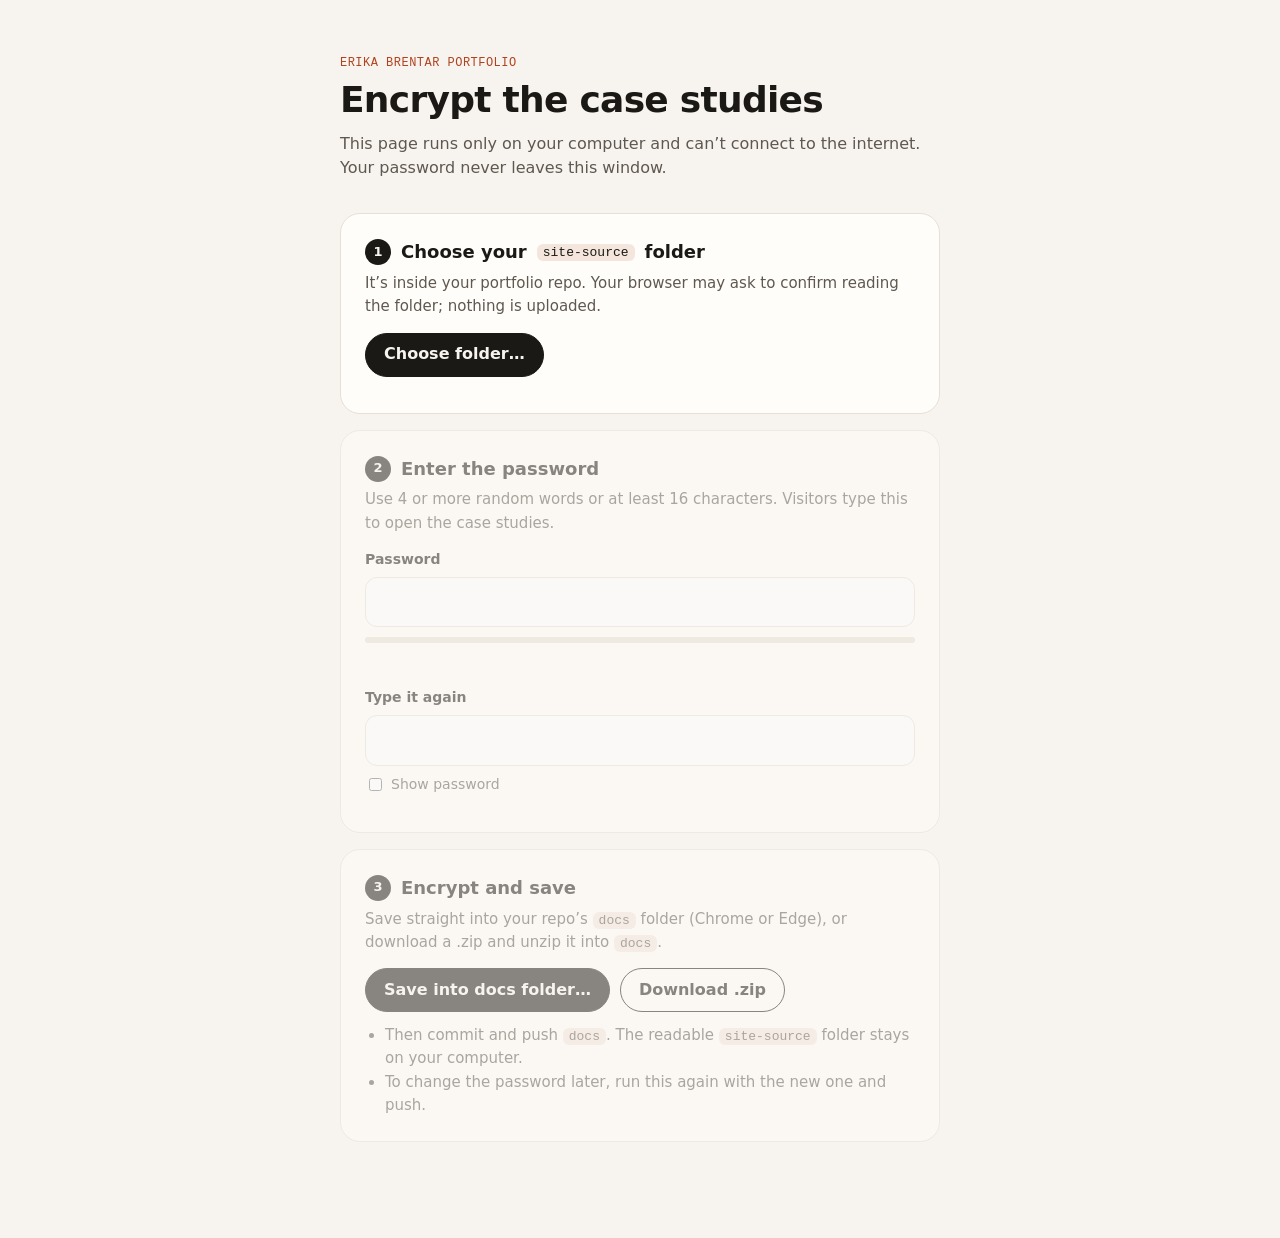
==== tools/encrypt.html @ 9d55add0 "encryption" ====
<!doctype html>
<html lang="en">
<head>
<meta charset="utf-8">
<meta name="viewport" content="width=device-width, initial-scale=1">
<!-- This page cannot reach the internet: everything happens on your computer. -->
<meta http-equiv="Content-Security-Policy" content="default-src 'none'; script-src 'unsafe-inline'; style-src 'unsafe-inline'; img-src data: blob:; connect-src 'none'; form-action 'none'">
<title>Encrypt portfolio</title>
<style>
:root{--paper:#F7F4EF;--card:#FFFDFA;--ink:#1B1915;--muted:#5F5850;--line:#E6DFD4;--soft:#F4E6DC;--rust:#B0431F;--ok:#2F6B4F}
*{box-sizing:border-box}
body{margin:0;background:var(--paper);color:var(--ink);font:16px/1.55 system-ui,-apple-system,"Segoe UI",sans-serif;-webkit-font-smoothing:antialiased}
main{max-width:640px;margin:0 auto;padding:56px 20px 80px}
.k{font:12px ui-monospace,Menlo,monospace;letter-spacing:.04em;text-transform:uppercase;color:var(--rust);margin:0 0 10px}
h1{font-size:36px;line-height:1.1;letter-spacing:-.02em;margin:0 0 12px}
.lede{color:var(--muted);margin:0 0 32px}
.step{background:var(--card);border:1px solid var(--line);border-radius:20px;padding:24px;margin-bottom:16px}
.step h2{font-size:18px;margin:0 0 6px;display:flex;gap:10px;align-items:center}
.n{display:inline-grid;place-items:center;width:26px;height:26px;border-radius:50%;background:var(--ink);color:var(--paper);font-size:13px;flex:none}
.step.done .n{background:var(--ok)}
.step p{margin:0 0 14px;color:var(--muted);font-size:15px}
.step.off{opacity:.5;pointer-events:none}
label{display:block;font-weight:600;font-size:14px;margin:14px 0 6px}
input[type=password],input[type=text]{width:100%;font:inherit;padding:12px 14px;border:1.5px solid var(--line);border-radius:12px;background:#fff;color:var(--ink)}
input:focus-visible,button:focus-visible{outline:2px solid var(--rust);outline-offset:2px}
.row{display:flex;gap:10px;flex-wrap:wrap;align-items:center}
button{font:inherit;font-weight:600;min-height:44px;padding:0 18px;border-radius:999px;border:1.5px solid var(--ink);background:var(--ink);color:var(--paper);cursor:pointer}
button.ghost{background:none;color:var(--ink)}
button:disabled{opacity:.45;cursor:not-allowed}
.file{position:relative;display:inline-flex}
.file input{position:absolute;inset:0;opacity:0;cursor:pointer}
.meter{height:6px;border-radius:999px;background:var(--line);margin-top:10px;overflow:hidden}
.meter i{display:block;height:100%;width:0;background:var(--rust);transition:width .3s,background .3s}
.hint{font-size:14px;color:var(--muted);margin-top:8px;min-height:22px}
.hint.good{color:var(--ok)}
.status{font-size:14px;margin-top:12px;color:var(--muted)}
.status.err{color:#9B2C1A}
.status.ok{color:var(--ok)}
.show{font-size:14px;font-weight:500;display:flex;gap:6px;align-items:center;margin-top:8px;color:var(--muted)}
ul{margin:8px 0 0;padding-left:20px;color:var(--muted);font-size:15px}
code{font:13px ui-monospace,Menlo,monospace;background:var(--soft);padding:1px 6px;border-radius:6px}
</style>
</head>
<body>
<main>
  <p class="k">Erika Brentar portfolio</p>
  <h1>Encrypt the case studies</h1>
  <p class="lede">This page runs only on your computer and can’t connect to the internet. Your password never leaves this window.</p>

  <section class="step" id="s1">
    <h2><span class="n">1</span>Choose your <code>site-source</code> folder</h2>
    <p>It’s inside your portfolio repo. Your browser may ask to confirm reading the folder; nothing is uploaded.</p>
    <span class="file"><button type="button" tabindex="-1">Choose folder…</button><input id="dir" type="file" webkitdirectory directory multiple aria-label="Choose your site-source folder"></span>
    <div class="status" id="s1st" role="status"></div>
  </section>

  <section class="step off" id="s2">
    <h2><span class="n">2</span>Enter the password</h2>
    <p>Use 4 or more random words or at least 16 characters. Visitors type this to open the case studies.</p>
    <label for="pw1">Password</label>
    <input id="pw1" type="password" autocomplete="new-password" spellcheck="false">
    <div class="meter" aria-hidden="true"><i id="bar"></i></div>
    <div class="hint" id="hint" aria-live="polite"></div>
    <label for="pw2">Type it again</label>
    <input id="pw2" type="password" autocomplete="new-password" spellcheck="false">
    <label class="show"><input type="checkbox" id="showpw"> Show password</label>
    <div class="status" id="s2st" role="status"></div>
  </section>

  <section class="step off" id="s3">
    <h2><span class="n">3</span>Encrypt and save</h2>
    <p>Save straight into your repo’s <code>docs</code> folder (Chrome or Edge), or download a .zip and unzip it into <code>docs</code>.</p>
    <div class="row">
      <button type="button" id="saveDir">Save into docs folder…</button>
      <button type="button" class="ghost" id="saveZip">Download .zip</button>
    </div>
    <div class="status" id="s3st" role="status"></div>
    <ul>
      <li>Then commit and push <code>docs</code>. The readable <code>site-source</code> folder stays on your computer.</li>
      <li>To change the password later, run this again with the new one and push.</li>
    </ul>
  </section>
</main>

<script id="core">
/* ===== encryption core (same format the site's script reads) ===== */
var EBCrypt = (function () {
  var ITER = 600000;
  function rand(n) { var u = new Uint8Array(n); crypto.getRandomValues(u); return u; }
  function b64(u) { var s = ''; for (var i = 0; i < u.length; i++) s += String.fromCharCode(u[i]); return btoa(s); }
  function cat(a, b) { var u = new Uint8Array(a.length + b.length); u.set(a, 0); u.set(b, a.length); return u; }
  async function key(pw, salt, usage) {
    var base = await crypto.subtle.importKey('raw', new TextEncoder().encode(pw.normalize('NFC')), 'PBKDF2', false, ['deriveKey']);
    return crypto.subtle.deriveKey({ name: 'PBKDF2', salt: salt, iterations: ITER, hash: 'SHA-256' }, base, { name: 'AES-GCM', length: 256 }, false, usage);
  }
  async function seal(k, bytes) {
    var iv = rand(12);
    var ct = new Uint8Array(await crypto.subtle.encrypt({ name: 'AES-GCM', iv: iv }, k, bytes));
    return cat(iv, ct);
  }
  // files: { 'public/index.html': Uint8Array, 'private/ai.json': ..., 'private/img/<id>': ... }
  async function encryptSite(files, pw, onProgress) {
    var studies = JSON.parse(new TextDecoder().decode(files['private/studies.json'])).studies;
    var salt = rand(16);
    var k = await key(pw, salt, ['encrypt', 'decrypt']);
    var out = {}, jobs = [];
    Object.keys(files).forEach(function (p) {
      if (p.indexOf('public/') === 0) out[p.slice(7)] = files[p];
      else if (/^private\/img\/[0-9a-f]+$/.test(p)) jobs.push(['cs/img/' + p.split('/').pop() + '.bin', files[p]]);
    });
    studies.forEach(function (s) {
      if (!files['private/' + s + '.json']) throw new Error('Missing private/' + s + '.json');
      jobs.push(['cs/' + s + '.bin', files['private/' + s + '.json']]);
    });
    for (var i = 0; i < jobs.length; i++) { out[jobs[i][0]] = await seal(k, jobs[i][1]); if (onProgress) onProgress(i + 1, jobs.length); }
    out['site.json'] = new TextEncoder().encode(JSON.stringify({ v: 1, salt: b64(salt), iterations: ITER, studies: studies }));
    out['.nojekyll'] = new Uint8Array(0);
    // check: everything decrypts again with this password
    var first = out['cs/' + studies[0] + '.bin'];
    await crypto.subtle.decrypt({ name: 'AES-GCM', iv: first.slice(0, 12) }, k, first.slice(12));
    return out;
  }
  return { encryptSite: encryptSite, ITER: ITER };
})();
</script>

<script>
/* ===== page ===== */
var FILES = null;
var $ = function (id) { return document.getElementById(id); };
function st(id, msg, cls) { var e = $(id); e.textContent = msg; e.className = 'status' + (cls ? ' ' + cls : ''); }

$('dir').addEventListener('change', async function (e) {
  var list = [].slice.call(e.target.files || []);
  var files = {};
  for (var i = 0; i < list.length; i++) {
    var f = list[i], rel = (f.webkitRelativePath || f.name).split('/').slice(1).join('/');
    if (!rel || /(^|\/)\./.test(rel) || /Thumbs\.db$/i.test(rel)) continue;
    files[rel] = new Uint8Array(await f.arrayBuffer());
  }
  if (!files['public/index.html'] || !files['private/studies.json']) {
    FILES = null; st('s1st', 'That doesn’t look like the site-source folder. Choose the folder that has “public” and “private” inside it.', 'err');
    $('s2').classList.add('off'); $('s3').classList.add('off'); return;
  }
  FILES = files;
  var n = Object.keys(files).filter(function (p) { return p.indexOf('private/') === 0; }).length;
  st('s1st', 'Found the site: ' + n + ' private files to encrypt.', 'ok');
  $('s1').classList.add('done'); $('s2').classList.remove('off'); $('pw1').focus();
});

var COMMON = ['password', 'growth', 'portfolio', 'erika', 'brentar', 'design', 'designer', 'codecademy', 'articulate', 'qwerty', '123456', 'letmein', 'welcome'];
function strength(p) {
  if (!p) return { s: 0, msg: '' };
  var low = p.toLowerCase(), words = p.split(/[\s\-_.]+/).filter(function (w) { return w.length >= 3; }).length;
  var classes = [/[a-z]/, /[A-Z]/, /[0-9]/, /[^a-zA-Z0-9]/].filter(function (r) { return r.test(p); }).length;
  if (COMMON.some(function (w) { return low.indexOf(w) >= 0 && low.replace(w, '').length < 8; })) return { s: 1, msg: 'Too easy to guess. Avoid your name, the companies, or common words on their own.' };
  if (p.length < 12) return { s: 1, msg: 'Too short. Aim for 4+ random words or 16+ characters.' };
  if (p.length >= 20 || (words >= 4 && p.length >= 16)) return { s: 4, msg: 'Strong. This would take an attacker an impractically long time to guess.' };
  if (p.length >= 16 || (classes >= 3 && p.length >= 14)) return { s: 3, msg: 'Good. A fifth word or a few more characters makes it even stronger.' };
  return { s: 2, msg: 'Okay, but longer is much safer. Add another word.' };
}
function check() {
  var a = $('pw1').value, b = $('pw2').value, r = strength(a);
  $('bar').style.width = (r.s * 25) + '%';
  $('bar').style.background = r.s >= 3 ? 'var(--ok)' : 'var(--rust)';
  $('hint').textContent = r.msg; $('hint').className = 'hint' + (r.s >= 3 ? ' good' : '');
  var ok = r.s >= 2 && a === b;
  if (b && a !== b) st('s2st', 'The two passwords don’t match yet.', 'err'); else st('s2st', ok ? 'Ready to encrypt.' : '', ok ? 'ok' : '');
  $('s3').classList.toggle('off', !ok || !FILES);
  $('s2').classList.toggle('done', ok);
}
['pw1', 'pw2'].forEach(function (id) { $(id).addEventListener('input', check); });
$('showpw').addEventListener('change', function () { var t = this.checked ? 'text' : 'password'; $('pw1').type = t; $('pw2').type = t; });

async function build() {
  $('saveDir').disabled = $('saveZip').disabled = true;
  st('s3st', 'Encrypting… this takes a few seconds.');
  try {
    var out = await EBCrypt.encryptSite(FILES, $('pw1').value, function (i, n) { st('s3st', 'Encrypting… ' + i + ' of ' + n); });
    return out;
  } finally { $('saveDir').disabled = $('saveZip').disabled = false; }
}

$('saveDir').addEventListener('click', async function () {
  if (!window.showDirectoryPicker) { st('s3st', 'Your browser can’t save into a folder directly. Use “Download .zip” instead.', 'err'); return; }
  var dir;
  try { dir = await showDirectoryPicker({ id: 'eb-docs', mode: 'readwrite' }); } catch (e) { return; }
  if (dir.name !== 'docs' && !confirm('The folder you chose is “' + dir.name + '”, not “docs”. Save there anyway?')) return;
  try {
    var out = await build();
    st('s3st', 'Saving…');
    try { await dir.removeEntry('cs', { recursive: true }); } catch (e) {}
    for (var p in out) {
      var parts = p.split('/'), d = dir;
      for (var i = 0; i < parts.length - 1; i++) d = await d.getDirectoryHandle(parts[i], { create: true });
      var fh = await d.getFileHandle(parts[parts.length - 1], { create: true });
      var w = await fh.createWritable(); await w.write(out[p]); await w.close();
    }
    st('s3st', 'Done. Saved ' + Object.keys(out).length + ' files into “' + dir.name + '”. Commit and push to publish.', 'ok');
    $('s3').classList.add('done');
  } catch (e) { st('s3st', 'Something went wrong: ' + e.message, 'err'); }
});

/* minimal .zip writer (stored, no compression) */
function zip(files) {
  var crcT = new Uint32Array(256);
  for (var n = 0; n < 256; n++) { var c = n; for (var k = 0; k < 8; k++) c = c & 1 ? 0xEDB88320 ^ (c >>> 1) : c >>> 1; crcT[n] = c >>> 0; }
  function crc(u) { var c = 0xFFFFFFFF; for (var i = 0; i < u.length; i++) c = crcT[(c ^ u[i]) & 255] ^ (c >>> 8); return (c ^ 0xFFFFFFFF) >>> 0; }
  var enc = new TextEncoder(), parts = [], central = [], off = 0;
  var d = new Date(), time = (d.getHours() << 11) | (d.getMinutes() << 5) | (d.getSeconds() >> 1), date = ((d.getFullYear() - 1980) << 9) | ((d.getMonth() + 1) << 5) | d.getDate();
  Object.keys(files).forEach(function (name) {
    var data = files[name], nm = enc.encode('docs/' + name), c = crc(data);
    var h = new DataView(new ArrayBuffer(30));
    h.setUint32(0, 0x04034b50, true); h.setUint16(4, 20, true); h.setUint16(6, 0x0800, true); h.setUint16(8, 0, true);
    h.setUint16(10, time, true); h.setUint16(12, date, true); h.setUint32(14, c, true); h.setUint32(18, data.length, true); h.setUint32(22, data.length, true);
    h.setUint16(26, nm.length, true); h.setUint16(28, 0, true);
    parts.push(new Uint8Array(h.buffer), nm, data);
    var ch = new DataView(new ArrayBuffer(46));
    ch.setUint32(0, 0x02014b50, true); ch.setUint16(4, 20, true); ch.setUint16(6, 20, true); ch.setUint16(8, 0x0800, true); ch.setUint16(10, 0, true);
    ch.setUint16(12, time, true); ch.setUint16(14, date, true); ch.setUint32(16, c, true); ch.setUint32(20, data.length, true); ch.setUint32(24, data.length, true);
    ch.setUint16(28, nm.length, true); ch.setUint32(42, off, true);
    central.push(new Uint8Array(ch.buffer), nm);
    off += 30 + nm.length + data.length;
  });
  var csize = central.reduce(function (a, u) { return a + u.length; }, 0);
  var end = new DataView(new ArrayBuffer(22));
  end.setUint32(0, 0x06054b50, true); end.setUint16(8, Object.keys(files).length, true); end.setUint16(10, Object.keys(files).length, true);
  end.setUint32(12, csize, true); end.setUint32(16, off, true);
  return new Blob(parts.concat(central, [new Uint8Array(end.buffer)]), { type: 'application/zip' });
}

$('saveZip').addEventListener('click', async function () {
  try {
    var out = await build();
    var a = document.createElement('a'); a.href = URL.createObjectURL(zip(out)); a.download = 'docs.zip';
    document.body.appendChild(a); a.click(); a.remove();
    st('s3st', 'Downloaded docs.zip. Unzip it into your repo so it replaces the docs folder, then commit and push.', 'ok');
    $('s3').classList.add('done');
  } catch (e) { st('s3st', 'Something went wrong: ' + e.message, 'err'); }
});
</script>
</body>
</html>
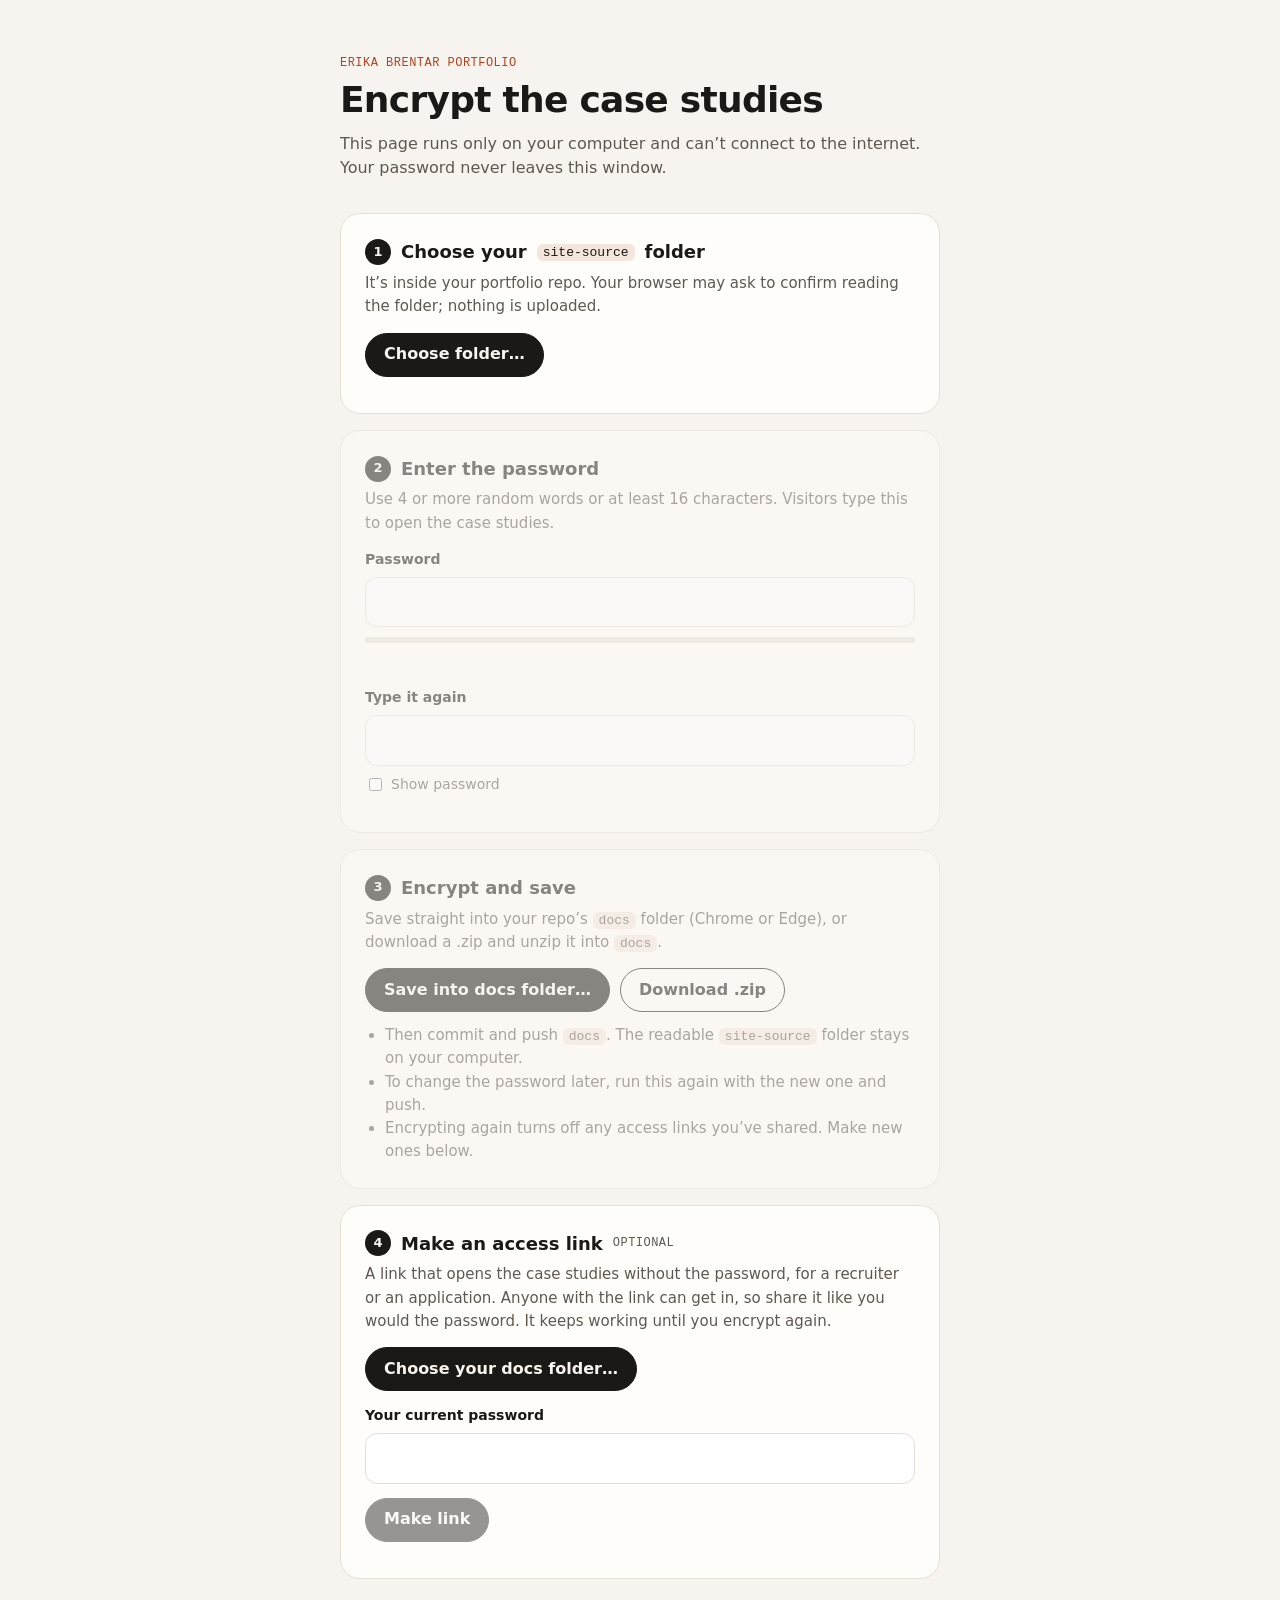
==== commit 14bf8f72: "updates to password" ====
--- a/tools/encrypt.html
+++ b/tools/encrypt.html
@@ -36,6 +36,9 @@
 .status{font-size:14px;margin-top:12px;color:var(--muted)}
 .status.err{color:#9B2C1A}
 .status.ok{color:var(--ok)}
+.opt{font:12px ui-monospace,Menlo,monospace;letter-spacing:.04em;text-transform:uppercase;color:var(--muted);font-weight:400}
+.linkbox{display:flex;gap:8px;margin-top:14px}.linkbox input{flex:1;min-width:0;font:13px ui-monospace,Menlo,monospace !important}
+.linkbox[hidden]{display:none}
 .show{font-size:14px;font-weight:500;display:flex;gap:6px;align-items:center;margin-top:8px;color:var(--muted)}
 ul{margin:8px 0 0;padding-left:20px;color:var(--muted);font-size:15px}
 code{font:13px ui-monospace,Menlo,monospace;background:var(--soft);padding:1px 6px;border-radius:6px}
@@ -78,7 +81,23 @@
     <ul>
       <li>Then commit and push <code>docs</code>. The readable <code>site-source</code> folder stays on your computer.</li>
       <li>To change the password later, run this again with the new one and push.</li>
+      <li>Encrypting again turns off any access links you’ve shared. Make new ones below.</li>
     </ul>
+  </section>
+
+  <section class="step" id="s4">
+    <h2><span class="n">4</span>Make an access link <span class="opt">optional</span></h2>
+    <p>A link that opens the case studies without the password, for a recruiter or an application. Anyone with the link can get in, so share it like you would the password. It keeps working until you encrypt again.</p>
+    <span class="file"><button type="button" tabindex="-1">Choose your docs folder…</button><input id="docsdir" type="file" webkitdirectory directory multiple aria-label="Choose the docs folder in your repo"></span>
+    <div class="status" id="s4dir" role="status"></div>
+    <label for="lpw">Your current password</label>
+    <input id="lpw" type="password" autocomplete="off" spellcheck="false">
+    <div class="row" style="margin-top:14px"><button type="button" id="mklink" disabled>Make link</button></div>
+    <div class="linkbox" id="linkbox" hidden>
+      <input id="link" type="text" readonly aria-label="Access link">
+      <button type="button" class="ghost" id="copylink">Copy</button>
+    </div>
+    <div class="status" id="s4st" role="status"></div>
   </section>
 </main>
 
@@ -199,6 +218,49 @@
     st('s3st', 'Done. Saved ' + Object.keys(out).length + ' files into “' + dir.name + '”. Commit and push to publish.', 'ok');
     $('s3').classList.add('done');
   } catch (e) { st('s3st', 'Something went wrong: ' + e.message, 'err'); }
+});
+
+/* ===== step 4: access link ===== */
+var SITE = 'https://erikabrentar.com/';
+var DOCS = null;
+$('docsdir').addEventListener('change', async function (e) {
+  DOCS = null; $('linkbox').hidden = true; st('s4st', '');
+  var fl = Array.prototype.slice.call(e.target.files || []);
+  var find = function (rel) { return fl.find(function (f) { var p = (f.webkitRelativePath || f.name).split('/'); return p.slice(1).join('/') === rel; }); };
+  var cfgF = find('site.json');
+  if (!cfgF) { st('s4dir', 'That folder has no site.json. Choose the docs folder inside your repo (the one you push).', 'err'); $('mklink').disabled = true; return; }
+  try {
+    var cfg = JSON.parse(await cfgF.text());
+    var binF = find('cs/' + cfg.studies[0] + '.bin');
+    if (!binF) throw new Error('missing');
+    DOCS = { cfg: cfg, bin: new Uint8Array(await binF.arrayBuffer()) };
+    st('s4dir', 'Found your published site (' + cfg.studies.length + ' case studies).', 'ok');
+    $('mklink').disabled = false;
+  } catch (er) { st('s4dir', 'Couldn’t read that docs folder. Make sure it’s the one you encrypted into.', 'err'); $('mklink').disabled = true; }
+});
+function b64url(u) { var s = ''; for (var i = 0; i < u.length; i++) s += String.fromCharCode(u[i]); return btoa(s).replace(/\+/g, '-').replace(/\//g, '_').replace(/=+$/, ''); }
+$('mklink').addEventListener('click', async function () {
+  var pw = $('lpw').value;
+  if (!DOCS || !pw) { st('s4st', 'Choose your docs folder and type your password first.', 'err'); return; }
+  $('mklink').disabled = true; st('s4st', 'Checking your password…');
+  try {
+    var bin = function (s) { var b = atob(s), u = new Uint8Array(b.length); for (var i = 0; i < b.length; i++) u[i] = b.charCodeAt(i); return u; };
+    var base = await crypto.subtle.importKey('raw', new TextEncoder().encode(pw.normalize('NFC')), 'PBKDF2', false, ['deriveKey']);
+    var k = await crypto.subtle.deriveKey({ name: 'PBKDF2', salt: bin(DOCS.cfg.salt), iterations: DOCS.cfg.iterations, hash: 'SHA-256' }, base, { name: 'AES-GCM', length: 256 }, true, ['decrypt']);
+    try { await crypto.subtle.decrypt({ name: 'AES-GCM', iv: DOCS.bin.slice(0, 12) }, k, DOCS.bin.slice(12)); }
+    catch (er) { st('s4st', 'That password doesn’t match this docs folder. Use the one you encrypted with.', 'err'); return; }
+    var raw = new Uint8Array(await crypto.subtle.exportKey('raw', k));
+    $('link').value = SITE + '#access=' + b64url(raw);
+    $('linkbox').hidden = false;
+    st('s4st', 'Here’s your link. It works once this docs folder is pushed, and stops working the next time you encrypt.', 'ok');
+    $('s4').classList.add('done');
+  } catch (er) { st('s4st', 'Something went wrong: ' + er.message, 'err'); }
+  finally { $('mklink').disabled = false; }
+});
+$('copylink').addEventListener('click', async function () {
+  var v = $('link').value;
+  try { await navigator.clipboard.writeText(v); } catch (e) { $('link').select(); try { document.execCommand('copy'); } catch (e2) {} }
+  $('copylink').textContent = 'Copied'; setTimeout(function () { $('copylink').textContent = 'Copy'; }, 1600);
 });
 
 /* minimal .zip writer (stored, no compression) */
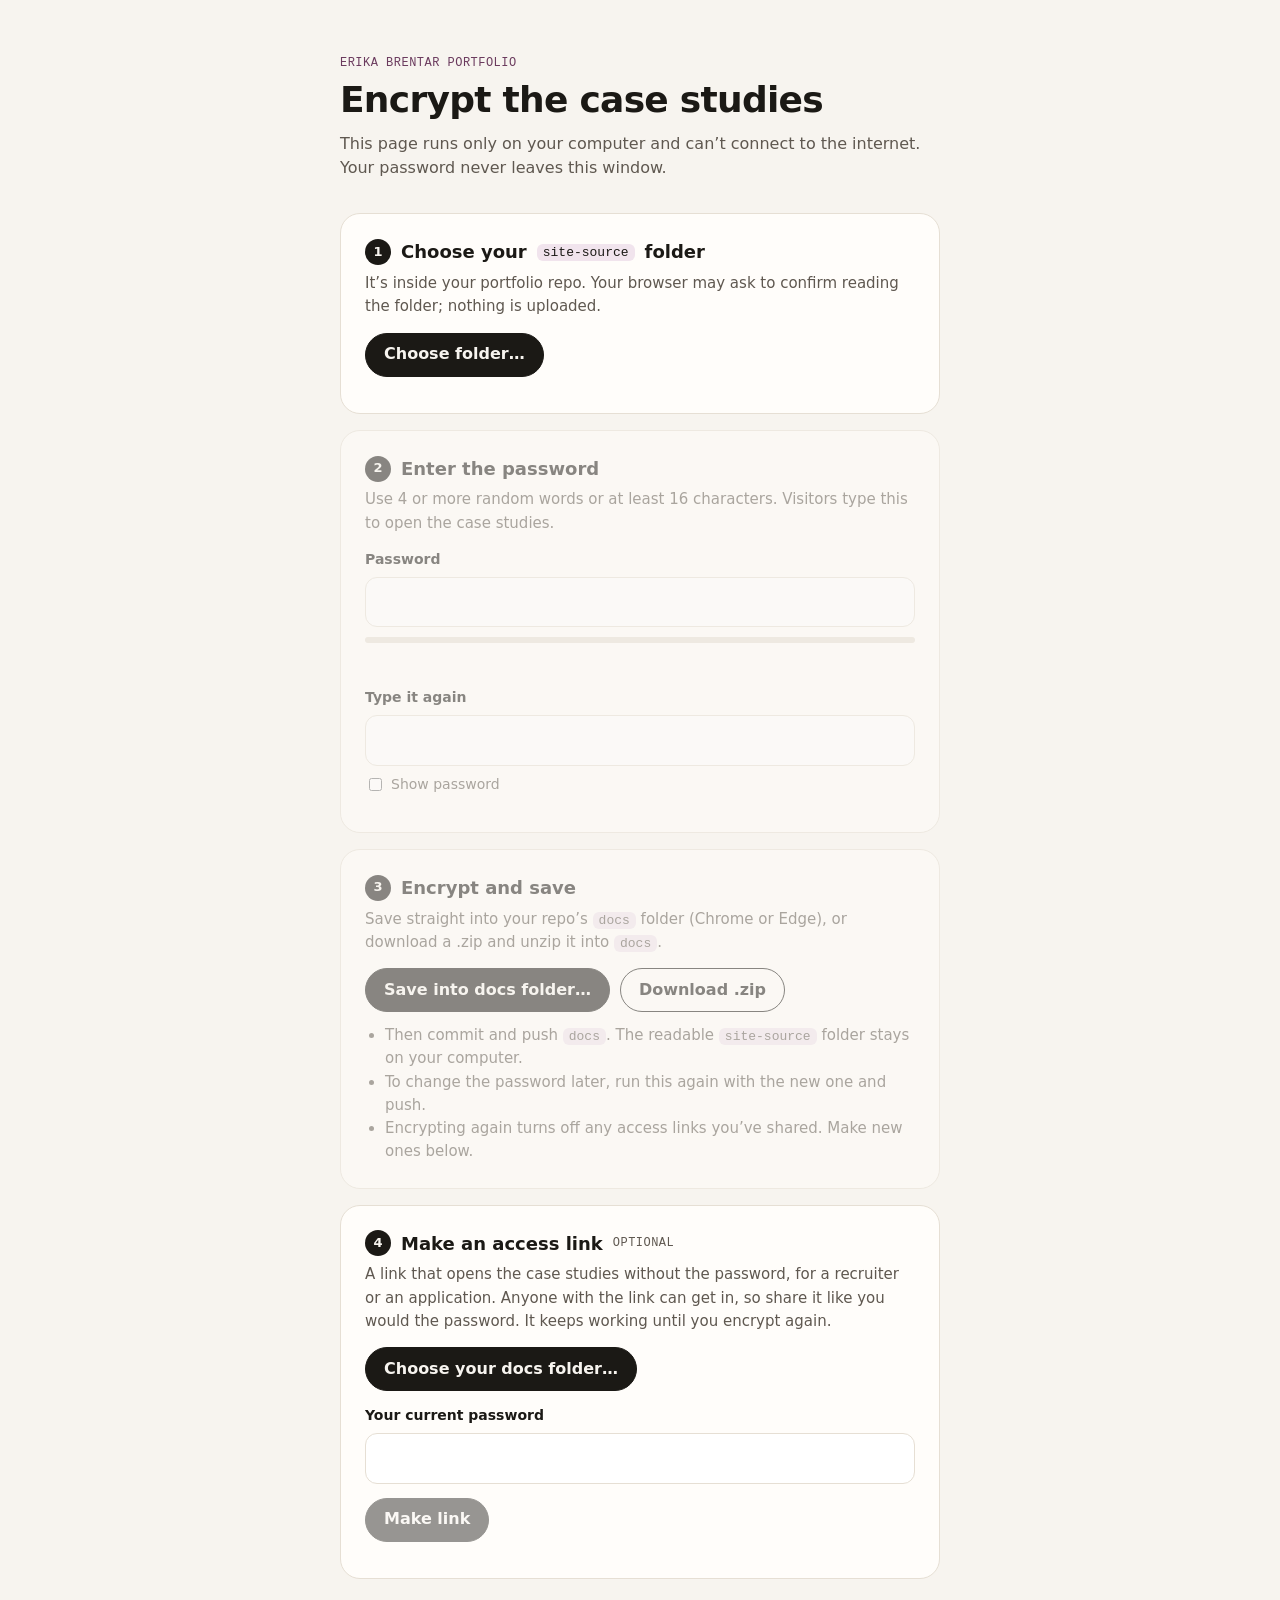
==== commit 33edec0f: "styling update" ====
--- a/tools/encrypt.html
+++ b/tools/encrypt.html
@@ -7,7 +7,7 @@
 <meta http-equiv="Content-Security-Policy" content="default-src 'none'; script-src 'unsafe-inline'; style-src 'unsafe-inline'; img-src data: blob:; connect-src 'none'; form-action 'none'">
 <title>Encrypt portfolio</title>
 <style>
-:root{--paper:#F7F4EF;--card:#FFFDFA;--ink:#1B1915;--muted:#5F5850;--line:#E6DFD4;--soft:#F4E6DC;--rust:#B0431F;--ok:#2F6B4F}
+:root{--paper:#F7F4EF;--card:#FFFDFA;--ink:#1B1915;--muted:#5F5850;--line:#E6DFD4;--soft:#F1E4ED;--rust:#6B3B5E;--ok:#2F6B4F}
 *{box-sizing:border-box}
 body{margin:0;background:var(--paper);color:var(--ink);font:16px/1.55 system-ui,-apple-system,"Segoe UI",sans-serif;-webkit-font-smoothing:antialiased}
 main{max-width:640px;margin:0 auto;padding:56px 20px 80px}
